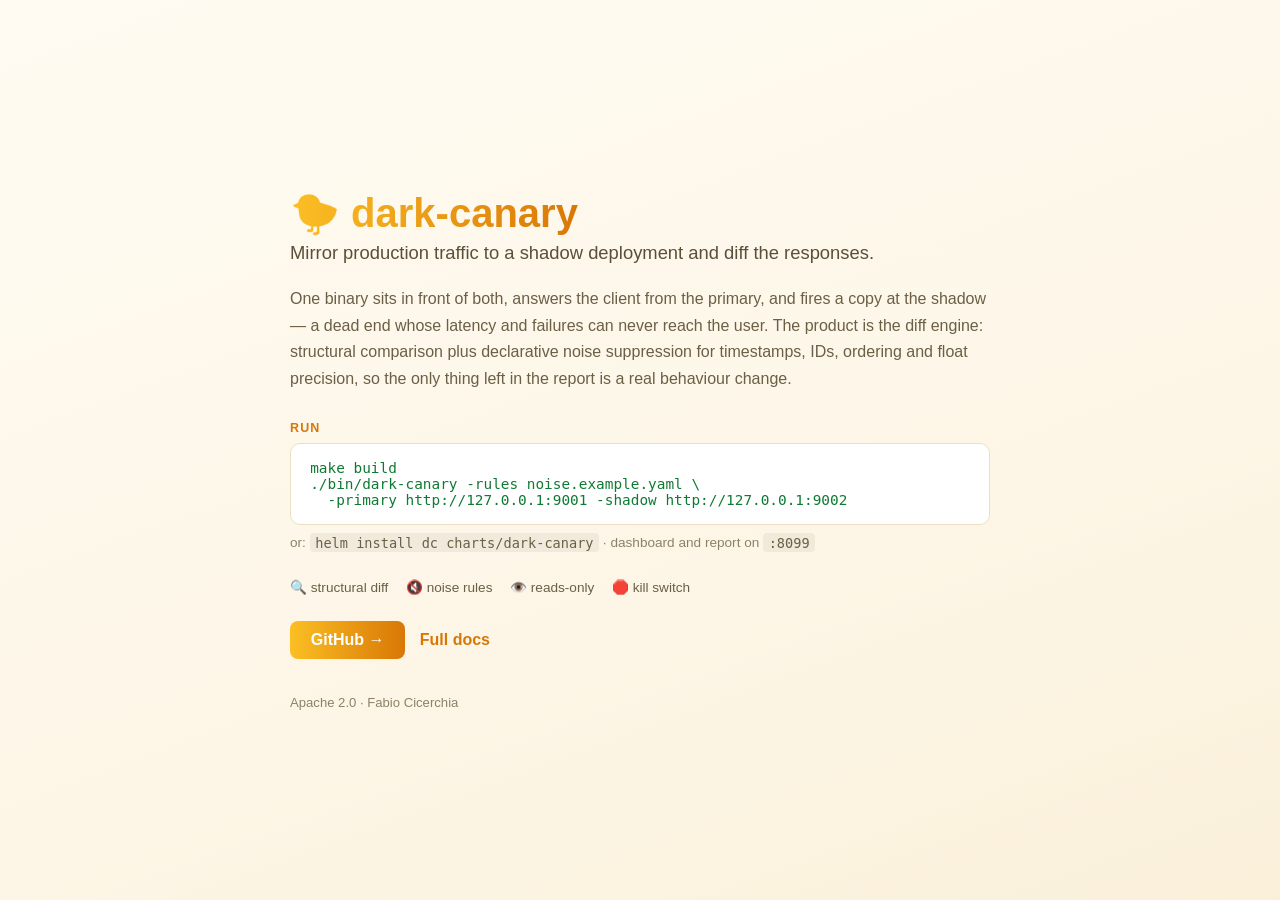
==== docs/index.html @ 89b6e04b "docs(pages): add the GitHub Pages landing page Same single-file template as greenlint, dockerfile-ha" ====
<!doctype html>
<html lang="en">
<head>
<meta charset="utf-8">
<meta name="viewport" content="width=device-width, initial-scale=1">
<title>dark-canary — mirror production traffic to a shadow deployment and diff the responses.</title>
<meta name="description" content="One binary routes the traffic, compares the primary and shadow responses structurally, and suppresses the noise — timestamps, IDs, ordering, float precision — so the only thing left in the report is a real behaviour change.">
<style>
:root{--accent:#fbbf24;--accent2:#d97706}
*{box-sizing:border-box}
body{margin:0;min-height:100vh;display:flex;align-items:center;justify-content:center;padding:2.5rem 1.5rem;
  font-family:-apple-system,BlinkMacSystemFont,"Segoe UI",Roboto,sans-serif;
  background:linear-gradient(160deg,#0d0c08,#1a1710 60%,#241f14);color:#f6f2e8}
.card{max-width:700px;width:100%}
h1{font-size:2.5rem;margin:0 0 .35rem;line-height:1.15;
  background:linear-gradient(90deg,var(--accent),var(--accent2));-webkit-background-clip:text;
  background-clip:text;color:transparent;display:inline-block}
.tagline{font-size:1.15rem;color:#ddd4c0;margin:0 0 1.4rem;font-weight:500}
p.desc{color:#b7ac95;line-height:1.65;margin:0 0 1.8rem}
.install-label{font-size:.78rem;text-transform:uppercase;letter-spacing:.09em;
  color:var(--accent2);margin:0 0 .5rem;font-weight:700}
pre{background:#100e09;border:1px solid #38301d;border-radius:10px;padding:1rem 1.2rem;
  overflow-x:auto;font-size:.9rem;margin:0 0 .6rem}
code{color:#9be9a8;font-family:ui-monospace,SFMono-Regular,Menlo,Consolas,monospace}
.alt{color:#7d735e;font-size:.85rem;margin:0 0 1.8rem}
.alt code{color:#a2977f;background:rgba(255,255,255,.05);padding:.1rem .35rem;border-radius:4px}
.badges{margin:0 0 1.6rem;display:flex;flex-wrap:wrap;gap:1.1rem;color:#93886f;font-size:.85rem}
.badges span{display:flex;align-items:center;gap:.4rem}
.links{margin-top:1.6rem;display:flex;gap:.9rem;flex-wrap:wrap;align-items:center}
a.btn{color:#0d0c08;background:linear-gradient(90deg,var(--accent),var(--accent2));
  padding:.65rem 1.3rem;border-radius:8px;text-decoration:none;font-weight:700}
a.plain{color:var(--accent2);text-decoration:none;font-weight:600}
footer{margin-top:2.2rem;color:#6b6252;font-size:.82rem}
@media (prefers-color-scheme: light){
  body{background:linear-gradient(160deg,#fffbf2,#fdf6e7 60%,#faf0da);color:#241f14}
  .tagline{color:#5a4f38} p.desc{color:#6b5f45}
  pre{background:#fff;border-color:#ecdfc4} code{color:#0f7a34}
  .alt{color:#8d8168} .alt code{background:rgba(0,0,0,.05);color:#6b5f45}
  .badges{color:#6b5f45}
  footer{color:#8d8168} a.btn{color:#fff}
}
</style>
</head>
<body>
<div class="card">
  <h1>🐤 dark-canary</h1>
  <p class="tagline">Mirror production traffic to a shadow deployment and diff the responses.</p>
  <p class="desc">One binary sits in front of both, answers the client from the primary, and fires a copy at the shadow — a dead end whose latency and failures can never reach the user. The product is the diff engine: structural comparison plus declarative noise suppression for timestamps, IDs, ordering and float precision, so the only thing left in the report is a real behaviour change.</p>
  <div class="install-label">Run</div>
  <pre><code>make build
./bin/dark-canary -rules noise.example.yaml \
  -primary http://127.0.0.1:9001 -shadow http://127.0.0.1:9002</code></pre>
  <p class="alt">or: <code>helm install dc charts/dark-canary</code> · dashboard and report on <code>:8099</code></p>
  <div class="badges">
    <span>🔍 structural diff</span>
    <span>🔇 noise rules</span>
    <span>👁️ reads-only</span>
    <span>🛑 kill switch</span>
  </div>
  <div class="links">
    <a class="btn" href="https://github.com/fabiocicerchia/dark-canary">GitHub →</a>
    <a class="plain" href="https://github.com/fabiocicerchia/dark-canary#readme">Full docs</a>
  </div>
  <footer>Apache 2.0 · Fabio Cicerchia</footer>
</div>
</body>
</html>
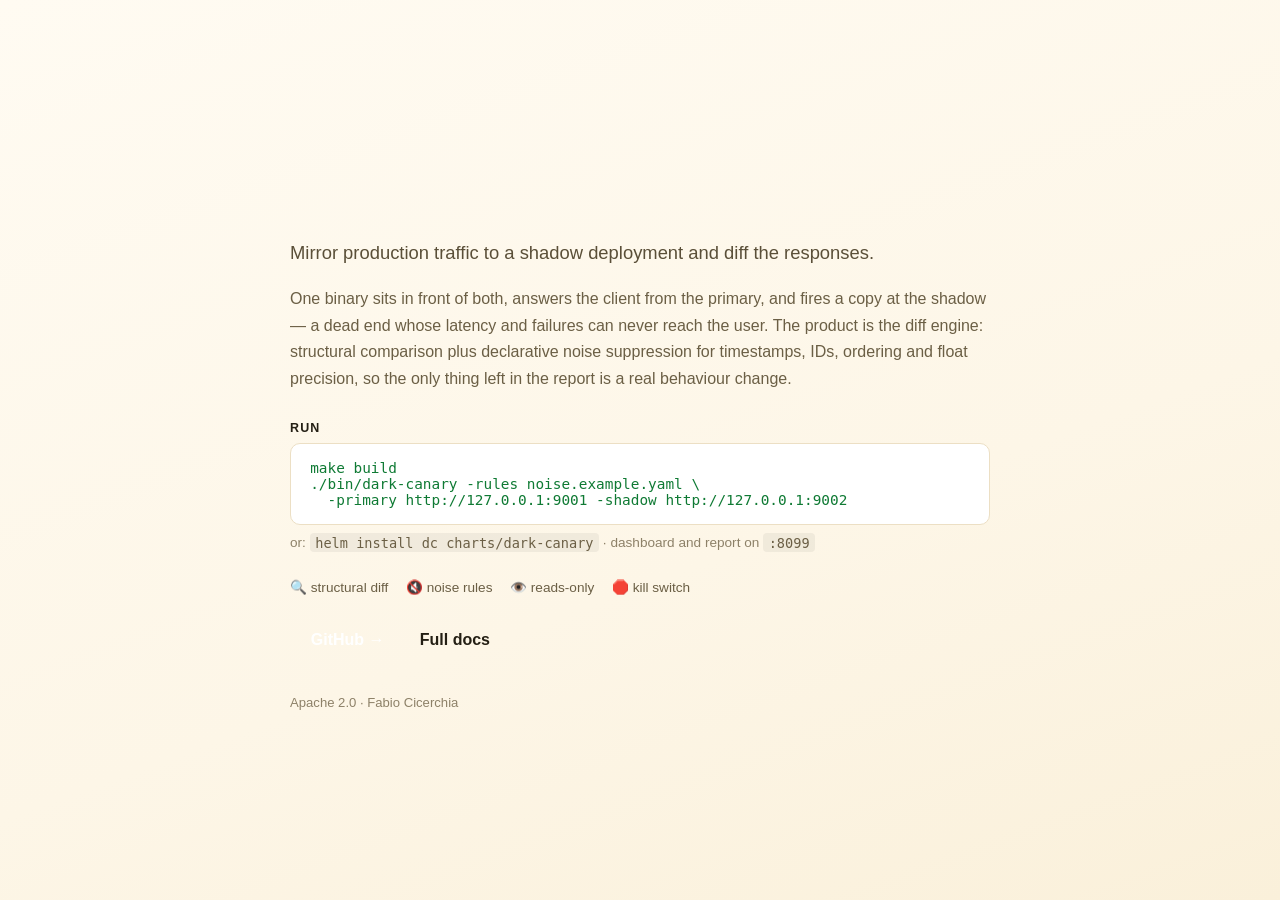
==== commit 0149a9a5: "feat(docs): link the splash to the rendered site and its palette The splash predates /docs/ existing" ====
--- a/docs/index.html
+++ b/docs/index.html
@@ -5,20 +5,23 @@
 <meta name="viewport" content="width=device-width, initial-scale=1">
 <title>dark-canary — mirror production traffic to a shadow deployment and diff the responses.</title>
 <meta name="description" content="One binary routes the traffic, compares the primary and shadow responses structurally, and suppresses the noise — timestamps, IDs, ordering, float precision — so the only thing left in the report is a real behaviour change.">
+<!-- The palette lives in the docs theme, so the splash and /docs/ cannot drift
+     apart. The path is relative to the *deployed* layout: splash at /, rendered
+     docs at /docs/. -->
+<link rel="stylesheet" href="docs/stylesheets/extra.css">
 <style>
-:root{--accent:#fbbf24;--accent2:#d97706}
 *{box-sizing:border-box}
 body{margin:0;min-height:100vh;display:flex;align-items:center;justify-content:center;padding:2.5rem 1.5rem;
   font-family:-apple-system,BlinkMacSystemFont,"Segoe UI",Roboto,sans-serif;
   background:linear-gradient(160deg,#0d0c08,#1a1710 60%,#241f14);color:#f6f2e8}
 .card{max-width:700px;width:100%}
 h1{font-size:2.5rem;margin:0 0 .35rem;line-height:1.15;
-  background:linear-gradient(90deg,var(--accent),var(--accent2));-webkit-background-clip:text;
+  background:linear-gradient(90deg,var(--accent),var(--accent-2));-webkit-background-clip:text;
   background-clip:text;color:transparent;display:inline-block}
 .tagline{font-size:1.15rem;color:#ddd4c0;margin:0 0 1.4rem;font-weight:500}
 p.desc{color:#b7ac95;line-height:1.65;margin:0 0 1.8rem}
 .install-label{font-size:.78rem;text-transform:uppercase;letter-spacing:.09em;
-  color:var(--accent2);margin:0 0 .5rem;font-weight:700}
+  color:var(--accent-2);margin:0 0 .5rem;font-weight:700}
 pre{background:#100e09;border:1px solid #38301d;border-radius:10px;padding:1rem 1.2rem;
   overflow-x:auto;font-size:.9rem;margin:0 0 .6rem}
 code{color:#9be9a8;font-family:ui-monospace,SFMono-Regular,Menlo,Consolas,monospace}
@@ -27,9 +30,9 @@
 .badges{margin:0 0 1.6rem;display:flex;flex-wrap:wrap;gap:1.1rem;color:#93886f;font-size:.85rem}
 .badges span{display:flex;align-items:center;gap:.4rem}
 .links{margin-top:1.6rem;display:flex;gap:.9rem;flex-wrap:wrap;align-items:center}
-a.btn{color:#0d0c08;background:linear-gradient(90deg,var(--accent),var(--accent2));
+a.btn{color:#0d0c08;background:linear-gradient(90deg,var(--accent),var(--accent-2));
   padding:.65rem 1.3rem;border-radius:8px;text-decoration:none;font-weight:700}
-a.plain{color:var(--accent2);text-decoration:none;font-weight:600}
+a.plain{color:var(--accent-2);text-decoration:none;font-weight:600}
 footer{margin-top:2.2rem;color:#6b6252;font-size:.82rem}
 @media (prefers-color-scheme: light){
   body{background:linear-gradient(160deg,#fffbf2,#fdf6e7 60%,#faf0da);color:#241f14}
@@ -59,7 +62,7 @@
   </div>
   <div class="links">
     <a class="btn" href="https://github.com/fabiocicerchia/dark-canary">GitHub →</a>
-    <a class="plain" href="https://github.com/fabiocicerchia/dark-canary#readme">Full docs</a>
+    <a class="plain" href="docs/">Full docs</a>
   </div>
   <footer>Apache 2.0 · Fabio Cicerchia</footer>
 </div>
